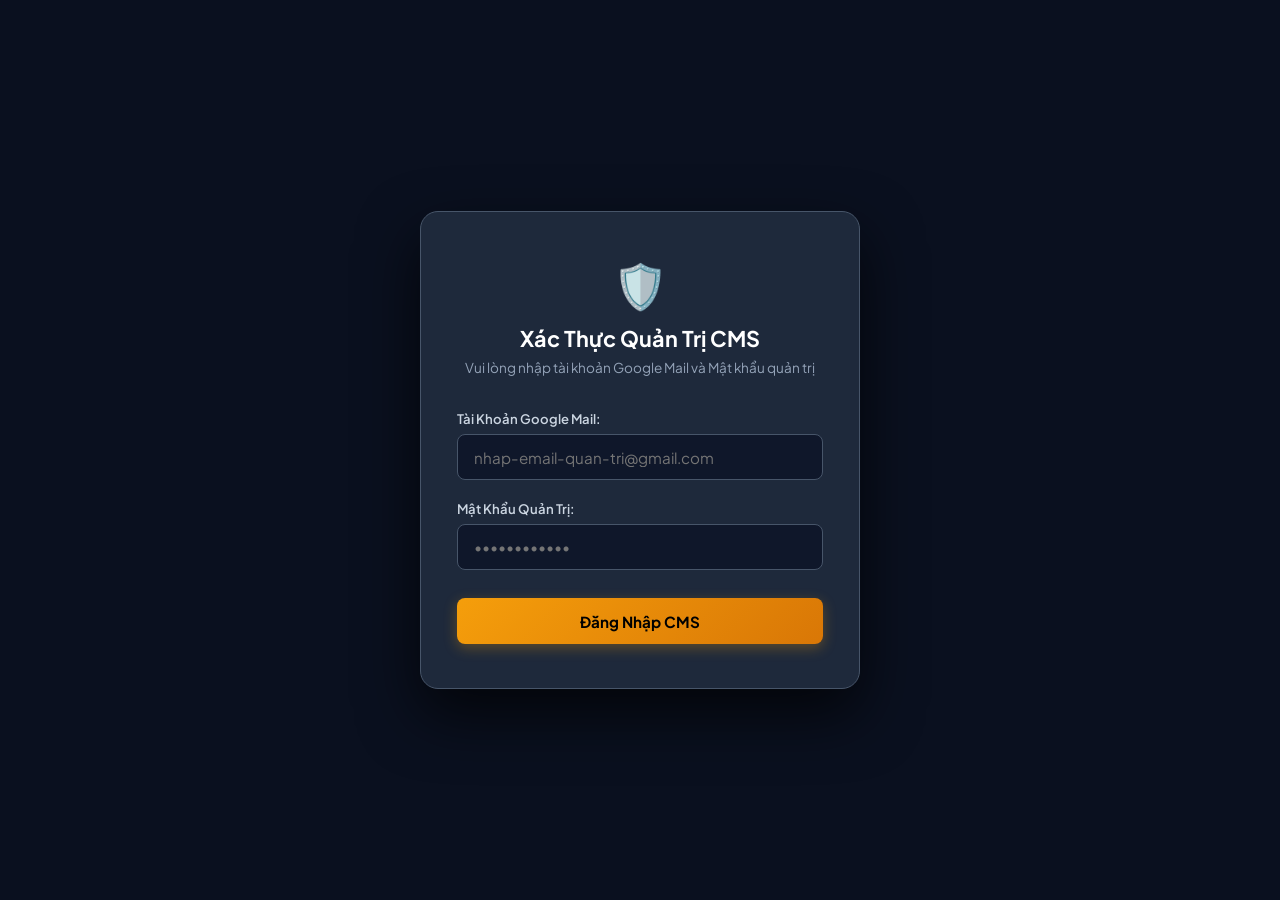
==== admin/index.html @ 3004b2d2 "fix: Cap nhat chinh xac link kenh YouTube Nhac Thien @1995lido" ====
<!DOCTYPE html>
<html lang="vi">
<head>
  <meta charset="UTF-8">
  <meta name="viewport" content="width=device-width, initial-scale=1.0">
  <title>LIDO CMS — Cổng Quản Trị Hệ Thống (Bảo Mật)</title>
  <link href="https://fonts.googleapis.com/css2?family=Plus+Jakarta+Sans:wght@400;500;600;700&display=swap" rel="stylesheet">
  <style>
    :root {
      --bg: #0B1120;
      --card: #1E293B;
      --border: #334155;
      --text: #F8FAFC;
      --text-muted: #94A3B8;
      --accent: #F59E0B;
      --accent-hover: #D97706;
      --terracotta: #C05A3E;
      --danger: #EF4444;
      --success: #10B981;
    }
    * { box-sizing: border-box; margin: 0; padding: 0; font-family: 'Plus Jakarta Sans', sans-serif; }
    body { background: var(--bg); color: var(--text); min-height: 100vh; padding: 1.5rem; }
    .container { max-width: 1020px; margin: 0 auto; }
    
    /* Login Modal Overlay */
    #auth-overlay {
      position: fixed;
      top: 0; left: 0; width: 100%; height: 100%;
      background: rgba(11, 17, 32, 0.98);
      backdrop-filter: blur(16px);
      z-index: 1000;
      display: flex;
      justify-content: center;
      align-items: center;
      padding: 1.5rem;
    }
    .auth-box {
      background: #1E293B;
      border: 1px solid #475569;
      border-radius: 18px;
      padding: 2.75rem 2.25rem;
      max-width: 440px;
      width: 100%;
      box-shadow: 0 25px 60px rgba(0,0,0,0.7);
    }
    .auth-header {
      text-align: center;
      margin-bottom: 2rem;
    }
    .auth-icon {
      font-size: 2.75rem;
      margin-bottom: 0.75rem;
      display: inline-block;
    }
    .auth-title {
      font-size: 1.35rem;
      font-weight: 700;
      color: #fff;
      margin-bottom: 0.4rem;
    }
    .auth-desc {
      font-size: 0.85rem;
      color: var(--text-muted);
      line-height: 1.5;
    }
    
    .auth-form {
      display: flex;
      flex-direction: column;
      gap: 1.25rem;
    }
    .auth-field {
      display: flex;
      flex-direction: column;
      gap: 0.4rem;
      text-align: left;
    }
    .auth-field label {
      font-size: 0.82rem;
      font-weight: 600;
      color: #CBD5E1;
    }
    .auth-field input {
      background: #0F172A;
      border: 1px solid #475569;
      color: #fff;
      padding: 0.8rem 1rem;
      border-radius: 8px;
      font-size: 0.95rem;
      transition: all 0.2s;
    }
    .auth-field input:focus {
      outline: none;
      border-color: var(--accent);
      box-shadow: 0 0 0 3px rgba(245, 158, 11, 0.2);
    }
    .btn-login {
      background: linear-gradient(135deg, var(--accent), var(--accent-hover));
      color: #000;
      font-weight: 700;
      font-size: 0.95rem;
      padding: 0.85rem;
      border-radius: 8px;
      border: none;
      cursor: pointer;
      margin-top: 0.5rem;
      box-shadow: 0 4px 14px rgba(245, 158, 11, 0.3);
      transition: all 0.2s;
    }
    .btn-login:hover {
      opacity: 0.95;
      transform: translateY(-1px);
    }
    .auth-alert {
      margin-top: 1.25rem;
      padding: 0.85rem 1rem;
      border-radius: 8px;
      font-size: 0.85rem;
      display: none;
      line-height: 1.5;
      text-align: center;
    }
    .auth-alert.error {
      background: rgba(239, 68, 68, 0.2);
      border: 1px solid var(--danger);
      color: #FCA5A5;
      display: block !important;
    }

    /* CMS Main Layout */
    #cms-main { display: none; }
    header {
      display: flex;
      justify-content: space-between;
      align-items: center;
      margin-bottom: 2rem;
      border-bottom: 1px solid var(--border);
      padding-bottom: 1.25rem;
    }
    h1 { font-size: 1.45rem; color: var(--accent); display: flex; align-items: center; gap: 0.5rem; }
    .user-pill {
      display: flex;
      align-items: center;
      gap: 0.6rem;
      background: #0F172A;
      border: 1px solid #334155;
      padding: 0.35rem 0.85rem;
      border-radius: 9999px;
      font-size: 0.8rem;
    }
    .user-avatar { width: 22px; height: 22px; border-radius: 50%; background: var(--accent); display: flex; align-items: center; justify-content: center; font-weight: bold; color: #000; font-size: 0.75rem; }
    .btn { background: var(--terracotta); color: #fff; border: none; padding: 0.5rem 1rem; border-radius: 6px; cursor: pointer; font-weight: 600; font-size: 0.85rem; transition: opacity 0.2s; }
    .btn:hover { opacity: 0.9; }
    .btn-export { background: var(--success); }
    .btn-logout { background: #334155; color: #CBD5E1; }
    .btn-logout:hover { background: #475569; }
    .panel { background: var(--card); border: 1px solid var(--border); border-radius: 10px; padding: 1.75rem; margin-bottom: 1.5rem; box-shadow: 0 4px 20px rgba(0,0,0,0.15); }
    .panel-title { font-size: 1.1rem; font-weight: 700; margin-bottom: 1.25rem; color: var(--text); display: flex; justify-content: space-between; align-items: center; }
    .form-group { margin-bottom: 1rem; display: flex; flex-direction: column; gap: 0.35rem; }
    label { font-size: 0.82rem; color: var(--text-muted); font-weight: 500; }
    input, textarea, select { background: #0F172A; border: 1px solid var(--border); color: #fff; padding: 0.65rem; border-radius: 6px; font-size: 0.9rem; }
    input:focus, textarea:focus { outline: none; border-color: var(--accent); }
    .grid-2 { display: grid; grid-template-columns: 1fr 1fr; gap: 1rem; }
    .item-list { display: flex; flex-direction: column; gap: 0.75rem; }
    .item-card { background: #0F172A; border: 1px solid var(--border); border-radius: 8px; padding: 0.85rem 1.15rem; display: flex; justify-content: space-between; align-items: center; }
    .badge { font-size: 0.7rem; padding: 0.2rem 0.5rem; border-radius: 4px; background: #334155; }
    .notice { background: rgba(245, 158, 11, 0.1); border: 1px solid var(--accent); padding: 0.85rem 1.2rem; border-radius: 8px; font-size: 0.85rem; color: #FCD34D; margin-bottom: 1.5rem; line-height: 1.6; }
    
    @media (max-width: 768px) {
      .grid-2 { grid-template-columns: 1fr; }
      header { flex-direction: column; align-items: flex-start; gap: 1rem; }
    }
  </style>
</head>
<body>

  <!-- Khóa Màn Hình Đăng Nhập -->
  <div id="auth-overlay">
    <div class="auth-box">
      <div class="auth-header">
        <div class="auth-icon">🛡️</div>
        <h2 class="auth-title">Xác Thực Quản Trị CMS</h2>
        <p class="auth-desc">Vui lòng nhập tài khoản Google Mail và Mật khẩu quản trị</p>
      </div>

      <form class="auth-form" id="admin-login-form">
        <div class="auth-field">
          <label for="admin-email-input">Tài Khoản Google Mail:</label>
          <input type="text" id="admin-email-input" placeholder="nhap-email-quan-tri@gmail.com" required autocomplete="username">
        </div>

        <div class="auth-field">
          <label for="admin-pass-input">Mật Khẩu Quản Trị:</label>
          <input type="password" id="admin-pass-input" placeholder="••••••••••••" required autocomplete="current-password">
        </div>

        <button type="submit" class="btn-login" id="btn-submit-login">Đăng Nhập CMS</button>
      </form>

      <div id="auth-alert" class="auth-alert"></div>
    </div>
  </div>

  <!-- Bảng Điều Khiển CMS Chính -->
  <div class="container" id="cms-main">
    <header>
      <div>
        <h1>⚙️ LIDO CMS — Quản Trị Hệ Thống</h1>
        <div style="font-size: 0.8rem; color: var(--text-muted); margin-top: 0.2rem;">
          Đại Tạng Phật Giáo Gốc • Kênh Lido 1995 Music • Cổng Hộ Trì VietQR
        </div>
      </div>
      <div style="display: flex; align-items: center; gap: 0.75rem; flex-wrap: wrap;">
        <div class="user-pill">
          <div class="user-avatar" id="avatar-char">A</div>
          <span id="user-display-email" style="color: #F8FAFC; font-weight: 600;">Admin</span>
          <span style="color: var(--success); font-size: 0.7rem;">● Đã xác thực</span>
        </div>
        <a href="../index.html" class="btn" style="text-decoration: none; background: #475569;">👁️ Xem Trang Chủ</a>
        <button class="btn btn-export" onclick="exportData()">💾 Tải JSON</button>
        <button class="btn btn-logout" onclick="logoutAdmin()">Đăng Xuất</button>
      </div>
    </header>

    <div class="notice">
      🔒 <b>Phiên đăng nhập an toàn:</b> Mọi thay đổi về thông tin tài khoản BIDV, video YouTube hoặc đầu sách sẽ phản ánh ngay trên toàn bộ website.
    </div>

    <!-- 1. Quản lý thông tin Donate BIDV -->
    <div class="panel">
      <div class="panel-title">
        <span>🙏 Cấu hình Tài khoản Hộ Trì / Donate (BIDV &amp; VietQR)</span>
        <button class="btn" onclick="saveBankConfig()">Lưu Cấu Hình</button>
      </div>
      <div class="grid-2">
        <div class="form-group">
          <label>Tên Ngân Hàng:</label>
          <input type="text" id="cfg-bank-name">
        </div>
        <div class="form-group">
          <label>Tên Chủ Tài Khoản:</label>
          <input type="text" id="cfg-acc-name">
        </div>
      </div>
      <div class="grid-2">
        <div class="form-group">
          <label>Số Tài Khoản Ngân Hàng:</label>
          <input type="text" id="cfg-acc-number">
        </div>
        <div class="form-group">
          <label>Cú Pháp Chuyển Khoản Mặc Định:</label>
          <input type="text" id="cfg-transfer-syntax">
        </div>
      </div>
    </div>

    <!-- 2. Quản lý Video YouTube -->
    <div class="panel">
      <div class="panel-title">
        <span>🎬 Quản lý Video Nhạc Thiền YouTube (@1995lido)</span>
        <button class="btn" onclick="addVideoPrompt()">+ Thêm Video Mới</button>
      </div>
      <div id="video-list" class="item-list"></div>
    </div>

    <!-- 3. Quản lý Tủ Sách -->
    <div class="panel">
      <div class="panel-title">
        <span>📚 Quản lý Đầu Sách &amp; Kinh Tạng Nikāya (daophatgoc.com)</span>
        <button class="btn" onclick="addBookPrompt()">+ Thêm Đầu Sách Mới</button>
      </div>
      <div id="book-list" class="item-list"></div>
    </div>
  </div>

  <script>
    // Hàm băm an toàn 100% độc lập, không phụ thuộc trình duyệt hay HTTP/HTTPS
    function secureHash(str) {
      let h1 = 0xdeadbeef, h2 = 0x41c6ce57;
      for (let i = 0; i < str.length; i++) {
        const ch = str.charCodeAt(i);
        h1 = Math.imul(h1 ^ ch, 2654435761);
        h2 = Math.imul(h2 ^ ch, 1597334677);
      }
      h1 = Math.imul(h1 ^ (h1 >>> 16), 2246822507) ^ Math.imul(h2 ^ (h2 >>> 13), 3266489909);
      h2 = Math.imul(h2 ^ (h2 >>> 16), 2246822507) ^ Math.imul(h1 ^ (h1 >>> 13), 3266489909);
      return (4294967296 * (2097151 & h2) + (h1 >>> 0)).toString(16);
    }

    // Chữ ký bảo mật một chiều
    const HASH_EMAIL = secureHash("nguyenanhtuan92my@gmail.com");
    const HASH_PASS = secureHash("TuSachLido@2026");
    const SESSION_KEY = "lido_secure_admin_session";
    let siteData = {};

    function checkAuth() {
      const token = sessionStorage.getItem(SESSION_KEY);
      if (token === HASH_EMAIL) {
        unlockCMS();
      } else {
        document.getElementById("auth-overlay").style.display = "flex";
        document.getElementById("cms-main").style.display = "none";
      }
    }

    document.getElementById("admin-login-form").addEventListener("submit", function(e) {
      e.preventDefault();
      
      const emailInput = document.getElementById("admin-email-input").value.trim().toLowerCase();
      const passInput = document.getElementById("admin-pass-input").value.trim();
      const alertBox = document.getElementById("auth-alert");

      alertBox.style.display = "none";
      alertBox.className = "auth-alert";

      if (!emailInput || !passInput) {
        showError("Vui lòng nhập đầy đủ Email và Mật khẩu!");
        return;
      }

      const inputEmailHash = secureHash(emailInput);
      const inputPassHash = secureHash(passInput);

      // BẮT BUỘC KHỚP CẢ EMAIL VÀ MẬT KHẨU
      if (inputEmailHash === HASH_EMAIL && inputPassHash === HASH_PASS) {
        sessionStorage.setItem(SESSION_KEY, HASH_EMAIL);
        sessionStorage.setItem("lido_current_user", emailInput);
        unlockCMS();
      } else {
        showError("Xác thực thất bại! Tài khoản Google Mail hoặc Mật khẩu không chính xác.");
      }
    });

    function showError(msg) {
      const alertBox = document.getElementById("auth-alert");
      alertBox.className = "auth-alert error";
      alertBox.innerText = msg;
      alertBox.style.display = "block";
    }

    function unlockCMS() {
      const displayEmail = sessionStorage.getItem("lido_current_user") || "Admin";
      document.getElementById("auth-overlay").style.display = "none";
      document.getElementById("cms-main").style.display = "block";
      document.getElementById("user-display-email").innerText = displayEmail;
      document.getElementById("avatar-char").innerText = displayEmail.charAt(0).toUpperCase();
      loadData();
    }

    function logoutAdmin() {
      sessionStorage.removeItem(SESSION_KEY);
      sessionStorage.removeItem("lido_current_user");
      window.location.reload();
    }

    // CMS Quản Lý Dữ Liệu
    async function loadData() {
      const local = localStorage.getItem("lido_site_data");
      if (local) {
        siteData = JSON.parse(local);
      } else {
        const res = await fetch("../data/site_data.json");
        siteData = await res.json();
      }
      renderAll();
    }

    function renderAll() {
      const b = siteData.site_config.donate_bank || {};
      document.getElementById("cfg-bank-name").value = b.bank_name || "";
      document.getElementById("cfg-acc-name").value = b.account_name || "";
      document.getElementById("cfg-acc-number").value = b.account_number || "";
      document.getElementById("cfg-transfer-syntax").value = b.transfer_syntax || "";

      // Videos
      const vCont = document.getElementById("video-list");
      vCont.innerHTML = (siteData.featured_videos || []).map((v, i) => `
        <div class="item-card">
          <div>
            <div style="font-weight: 600; font-size: 0.95rem;">${v.title}</div>
            <div style="font-size: 0.75rem; color: var(--text-muted); margin-top: 0.2rem;">
              YouTube ID: <span style="color: var(--accent);">${v.youtube_id}</span> | ${v.views} | Thời lượng: ${v.duration}
            </div>
          </div>
          <button class="btn" style="background: var(--danger); padding: 0.35rem 0.75rem;" onclick="deleteVideo(${i})">Xóa</button>
        </div>
      `).join("");

      // Books
      const bCont = document.getElementById("book-list");
      bCont.innerHTML = (siteData.books || []).map((bk, i) => `
        <div class="item-card">
          <div>
            <div style="font-weight: 600; font-size: 0.95rem;">${bk.title}</div>
            <div style="font-size: 0.75rem; color: var(--text-muted); margin-top: 0.2rem;">
              Tác giả: <b>${bk.author || bk.translator}</b> | Thể loại: ${bk.category} | <span class="badge">${bk.badge || 'Kinh Điển'}</span>
            </div>
          </div>
          <button class="btn" style="background: var(--danger); padding: 0.35rem 0.75rem;" onclick="deleteBook(${i})">Xóa</button>
        </div>
      `).join("");
    }

    function saveBankConfig() {
      if (!siteData.site_config) siteData.site_config = {};
      siteData.site_config.donate_bank = {
        bank_name: document.getElementById("cfg-bank-name").value.trim(),
        account_name: document.getElementById("cfg-acc-name").value.trim(),
        account_number: document.getElementById("cfg-acc-number").value.trim(),
        transfer_syntax: document.getElementById("cfg-transfer-syntax").value.trim(),
        qr_image: "assets/bidv_qr.png"
      };
      saveToStorage();
      alert("Đã lưu thông tin tài khoản ngân hàng thành công!");
    }

    function addVideoPrompt() {
      const title = prompt("Nhập tiêu đề Video:");
      if (!title) return;
      const ytId = prompt("Nhập mã YouTube ID (ví dụ: 94IPu4HPcUc):", "94IPu4HPcUc");
      if (!ytId) return;
      const views = prompt("Số lượt view hiển thị (ví dụ: 125,000+ lượt nghe):", "50,000+ lượt nghe");
      const duration = prompt("Thời lượng video:", "3 Giờ");

      siteData.featured_videos.push({
        id: "vid-" + Date.now(),
        title,
        youtube_id: ytId,
        views,
        duration,
        category: "Nhạc Thiền",
        desc: "Bản hòa tấu tĩnh tâm phụng sự cộng đồng."
      });
      saveToStorage();
      renderAll();
    }

    function deleteVideo(idx) {
      if (confirm("Bạn có chắc chắn muốn xóa video này?")) {
        siteData.featured_videos.splice(idx, 1);
        saveToStorage();
        renderAll();
      }
    }

    function addBookPrompt() {
      const title = prompt("Tên sách / Kinh điển:");
      if (!title) return;
      const author = prompt("Tác giả / Dịch giả:", "HT. Thích Minh Châu");
      const summary = prompt("Tóm tắt ý nghĩa:");

      siteData.books.push({
        id: "bk-" + Date.now(),
        title,
        author,
        category: "nikaya",
        badge: "Đại Tạng Gốc",
        summary: summary || "Tài liệu chánh pháp quý báu từ daophatgoc.com.",
        read_url: "https://daophatgoc.com/kinh-nikaya/",
        source_name: "Đạo Phật Gốc"
      });
      saveToStorage();
      renderAll();
    }

    function deleteBook(idx) {
      if (confirm("Bạn có chắc chắn muốn xóa đầu sách này?")) {
        siteData.books.splice(idx, 1);
        saveToStorage();
        renderAll();
      }
    }

    function saveToStorage() {
      localStorage.setItem("lido_site_data", JSON.stringify(siteData));
    }

    function exportData() {
      const blob = new Blob([JSON.stringify(siteData, null, 2)], { type: "application/json" });
      const url = URL.createObjectURL(blob);
      const a = document.createElement("a");
      a.href = url;
      a.download = "site_data.json";
      a.click();
      URL.revokeObjectURL(url);
    }

    checkAuth();
  </script>
</body>
</html>
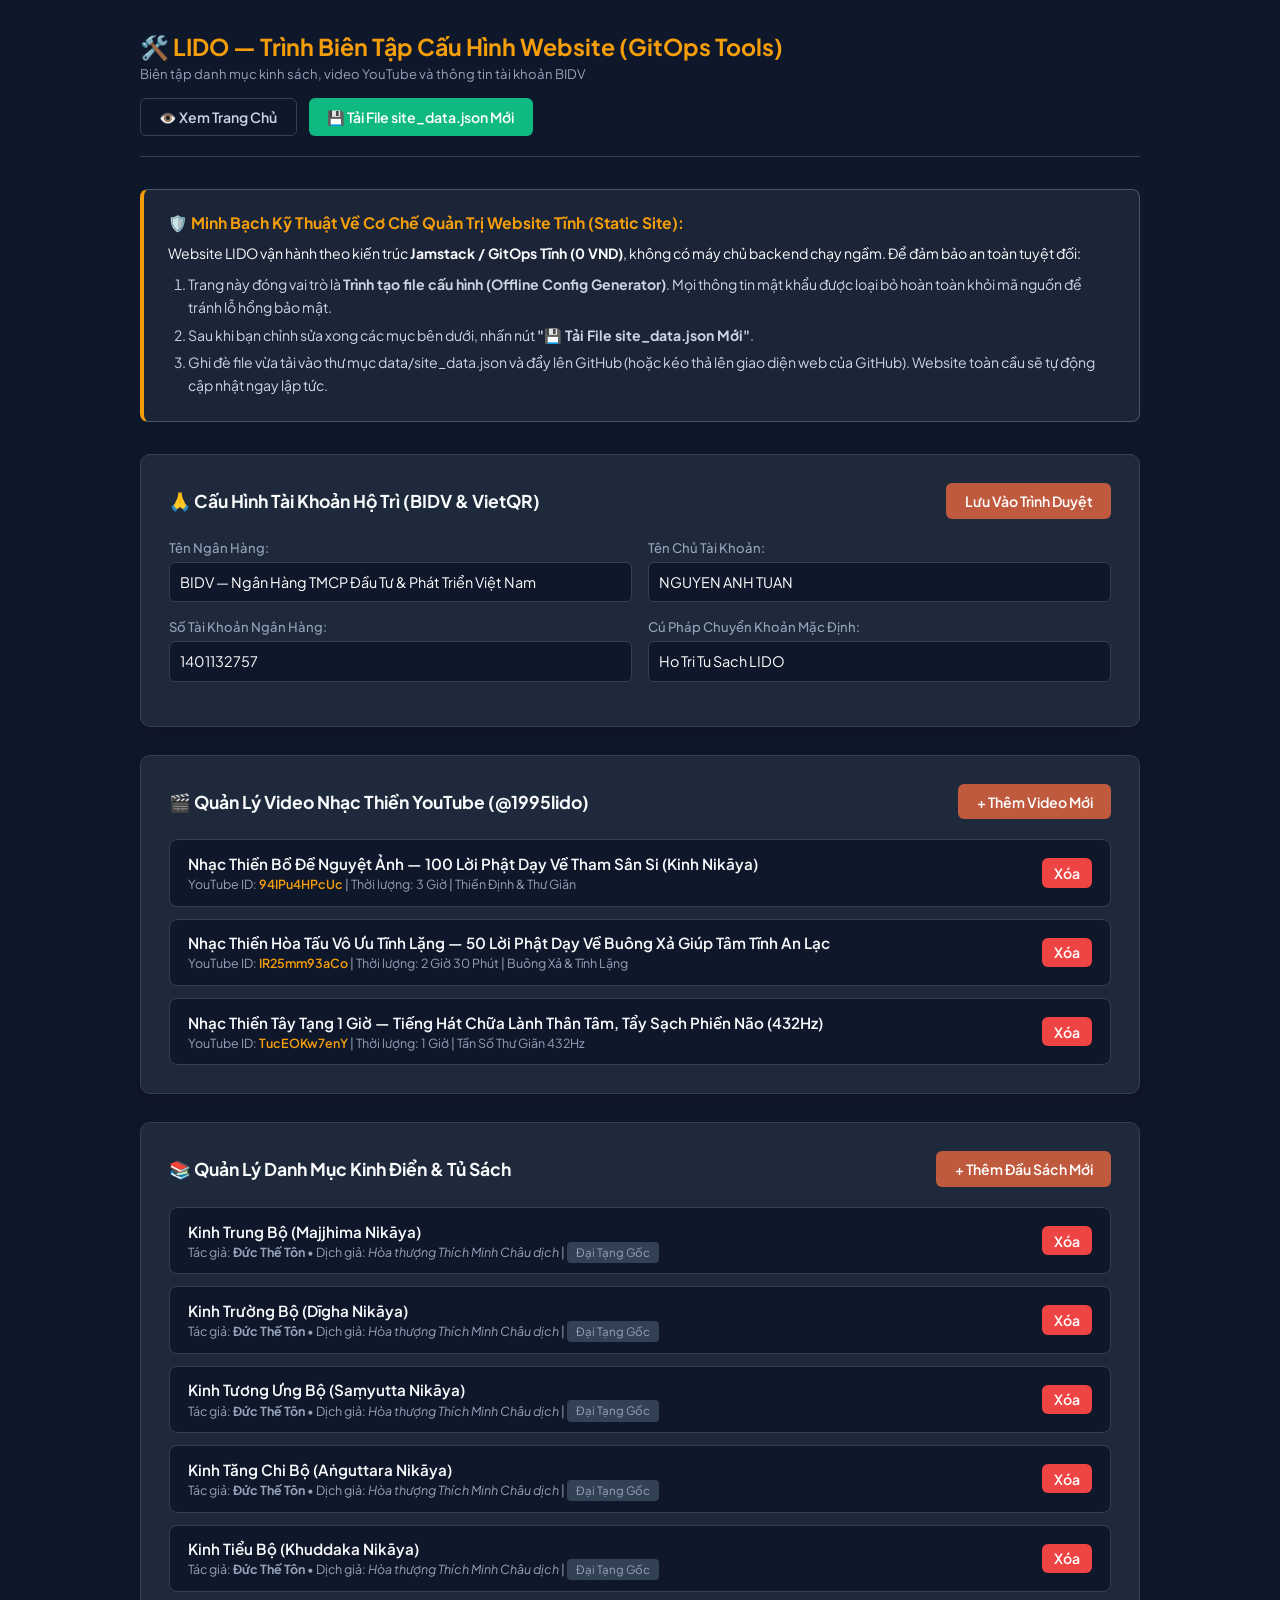
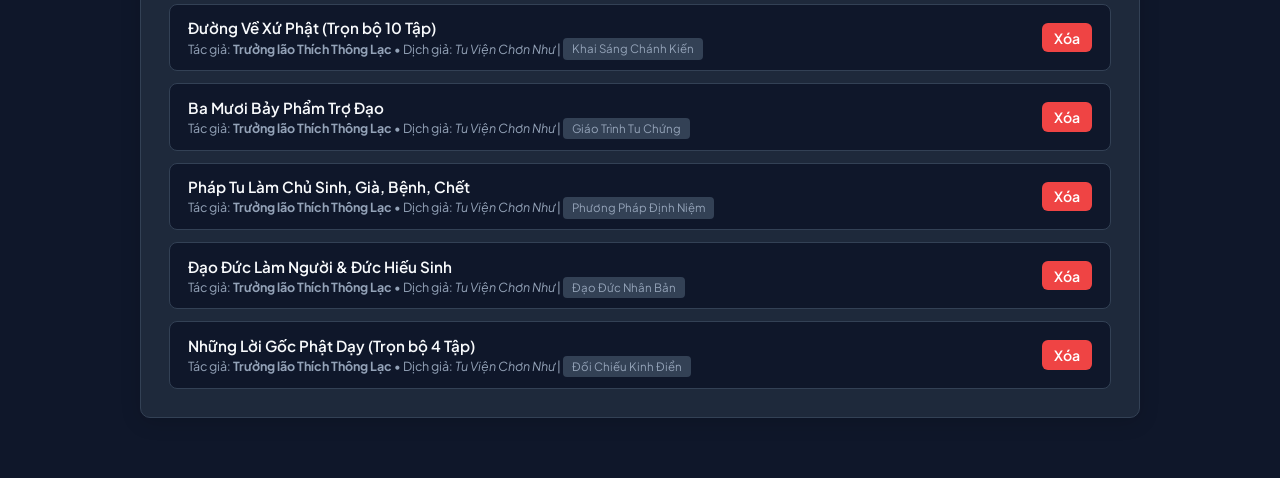
==== commit 61320d57: "fix(security & content): Khac phuc toan dien P0 bao mat CMS, minh bach GitOps, cap nhat Schema SEO v" ====
--- a/admin/index.html
+++ b/admin/index.html
@@ -3,132 +3,23 @@
 <head>
   <meta charset="UTF-8">
   <meta name="viewport" content="width=device-width, initial-scale=1.0">
-  <title>LIDO CMS — Cổng Quản Trị Hệ Thống (Bảo Mật)</title>
+  <title>LIDO CMS — Công Cụ Biên Tập Dữ Liệu Tĩnh (Offline Editor)</title>
   <link href="https://fonts.googleapis.com/css2?family=Plus+Jakarta+Sans:wght@400;500;600;700&display=swap" rel="stylesheet">
   <style>
     :root {
-      --bg: #0B1120;
+      --bg: #0F172A;
       --card: #1E293B;
       --border: #334155;
       --text: #F8FAFC;
       --text-muted: #94A3B8;
       --accent: #F59E0B;
-      --accent-hover: #D97706;
       --terracotta: #C05A3E;
+      --success: #10B981;
       --danger: #EF4444;
-      --success: #10B981;
     }
     * { box-sizing: border-box; margin: 0; padding: 0; font-family: 'Plus Jakarta Sans', sans-serif; }
-    body { background: var(--bg); color: var(--text); min-height: 100vh; padding: 1.5rem; }
-    .container { max-width: 1020px; margin: 0 auto; }
-    
-    /* Login Modal Overlay */
-    #auth-overlay {
-      position: fixed;
-      top: 0; left: 0; width: 100%; height: 100%;
-      background: rgba(11, 17, 32, 0.98);
-      backdrop-filter: blur(16px);
-      z-index: 1000;
-      display: flex;
-      justify-content: center;
-      align-items: center;
-      padding: 1.5rem;
-    }
-    .auth-box {
-      background: #1E293B;
-      border: 1px solid #475569;
-      border-radius: 18px;
-      padding: 2.75rem 2.25rem;
-      max-width: 440px;
-      width: 100%;
-      box-shadow: 0 25px 60px rgba(0,0,0,0.7);
-    }
-    .auth-header {
-      text-align: center;
-      margin-bottom: 2rem;
-    }
-    .auth-icon {
-      font-size: 2.75rem;
-      margin-bottom: 0.75rem;
-      display: inline-block;
-    }
-    .auth-title {
-      font-size: 1.35rem;
-      font-weight: 700;
-      color: #fff;
-      margin-bottom: 0.4rem;
-    }
-    .auth-desc {
-      font-size: 0.85rem;
-      color: var(--text-muted);
-      line-height: 1.5;
-    }
-    
-    .auth-form {
-      display: flex;
-      flex-direction: column;
-      gap: 1.25rem;
-    }
-    .auth-field {
-      display: flex;
-      flex-direction: column;
-      gap: 0.4rem;
-      text-align: left;
-    }
-    .auth-field label {
-      font-size: 0.82rem;
-      font-weight: 600;
-      color: #CBD5E1;
-    }
-    .auth-field input {
-      background: #0F172A;
-      border: 1px solid #475569;
-      color: #fff;
-      padding: 0.8rem 1rem;
-      border-radius: 8px;
-      font-size: 0.95rem;
-      transition: all 0.2s;
-    }
-    .auth-field input:focus {
-      outline: none;
-      border-color: var(--accent);
-      box-shadow: 0 0 0 3px rgba(245, 158, 11, 0.2);
-    }
-    .btn-login {
-      background: linear-gradient(135deg, var(--accent), var(--accent-hover));
-      color: #000;
-      font-weight: 700;
-      font-size: 0.95rem;
-      padding: 0.85rem;
-      border-radius: 8px;
-      border: none;
-      cursor: pointer;
-      margin-top: 0.5rem;
-      box-shadow: 0 4px 14px rgba(245, 158, 11, 0.3);
-      transition: all 0.2s;
-    }
-    .btn-login:hover {
-      opacity: 0.95;
-      transform: translateY(-1px);
-    }
-    .auth-alert {
-      margin-top: 1.25rem;
-      padding: 0.85rem 1rem;
-      border-radius: 8px;
-      font-size: 0.85rem;
-      display: none;
-      line-height: 1.5;
-      text-align: center;
-    }
-    .auth-alert.error {
-      background: rgba(239, 68, 68, 0.2);
-      border: 1px solid var(--danger);
-      color: #FCA5A5;
-      display: block !important;
-    }
-
-    /* CMS Main Layout */
-    #cms-main { display: none; }
+    body { background: var(--bg); color: var(--text); padding: 2rem 1.5rem; min-height: 100vh; }
+    .container { max-width: 1000px; margin: 0 auto; }
     header {
       display: flex;
       justify-content: space-between;
@@ -136,101 +27,78 @@
       margin-bottom: 2rem;
       border-bottom: 1px solid var(--border);
       padding-bottom: 1.25rem;
-    }
-    h1 { font-size: 1.45rem; color: var(--accent); display: flex; align-items: center; gap: 0.5rem; }
-    .user-pill {
-      display: flex;
-      align-items: center;
-      gap: 0.6rem;
-      background: #0F172A;
-      border: 1px solid #334155;
-      padding: 0.35rem 0.85rem;
-      border-radius: 9999px;
-      font-size: 0.8rem;
-    }
-    .user-avatar { width: 22px; height: 22px; border-radius: 50%; background: var(--accent); display: flex; align-items: center; justify-content: center; font-weight: bold; color: #000; font-size: 0.75rem; }
-    .btn { background: var(--terracotta); color: #fff; border: none; padding: 0.5rem 1rem; border-radius: 6px; cursor: pointer; font-weight: 600; font-size: 0.85rem; transition: opacity 0.2s; }
+      flex-wrap: wrap;
+      gap: 1rem;
+    }
+    h1 { font-size: 1.45rem; color: var(--accent); }
+    .btn { background: var(--terracotta); color: #fff; border: none; padding: 0.55rem 1.15rem; border-radius: 6px; cursor: pointer; font-weight: 600; font-size: 0.88rem; text-decoration: none; display: inline-flex; align-items: center; gap: 0.4rem; }
     .btn:hover { opacity: 0.9; }
     .btn-export { background: var(--success); }
-    .btn-logout { background: #334155; color: #CBD5E1; }
-    .btn-logout:hover { background: #475569; }
-    .panel { background: var(--card); border: 1px solid var(--border); border-radius: 10px; padding: 1.75rem; margin-bottom: 1.5rem; box-shadow: 0 4px 20px rgba(0,0,0,0.15); }
-    .panel-title { font-size: 1.1rem; font-weight: 700; margin-bottom: 1.25rem; color: var(--text); display: flex; justify-content: space-between; align-items: center; }
+    .btn-outline { background: transparent; border: 1px solid var(--border); color: #CBD5E1; }
+    .panel { background: var(--card); border: 1px solid var(--border); border-radius: 10px; padding: 1.75rem; margin-bottom: 1.75rem; box-shadow: 0 4px 20px rgba(0,0,0,0.15); }
+    .panel-title { font-size: 1.1rem; font-weight: 700; margin-bottom: 1.25rem; display: flex; justify-content: space-between; align-items: center; }
     .form-group { margin-bottom: 1rem; display: flex; flex-direction: column; gap: 0.35rem; }
     label { font-size: 0.82rem; color: var(--text-muted); font-weight: 500; }
-    input, textarea, select { background: #0F172A; border: 1px solid var(--border); color: #fff; padding: 0.65rem; border-radius: 6px; font-size: 0.9rem; }
+    input, textarea { background: #0F172A; border: 1px solid var(--border); color: #fff; padding: 0.65rem; border-radius: 6px; font-size: 0.9rem; }
     input:focus, textarea:focus { outline: none; border-color: var(--accent); }
     .grid-2 { display: grid; grid-template-columns: 1fr 1fr; gap: 1rem; }
     .item-list { display: flex; flex-direction: column; gap: 0.75rem; }
     .item-card { background: #0F172A; border: 1px solid var(--border); border-radius: 8px; padding: 0.85rem 1.15rem; display: flex; justify-content: space-between; align-items: center; }
-    .badge { font-size: 0.7rem; padding: 0.2rem 0.5rem; border-radius: 4px; background: #334155; }
-    .notice { background: rgba(245, 158, 11, 0.1); border: 1px solid var(--accent); padding: 0.85rem 1.2rem; border-radius: 8px; font-size: 0.85rem; color: #FCD34D; margin-bottom: 1.5rem; line-height: 1.6; }
+    .badge { font-size: 0.72rem; padding: 0.2rem 0.55rem; border-radius: 4px; background: #334155; }
     
+    /* Architecture Transparency Banner */
+    .arch-banner {
+      background: rgba(30, 41, 59, 0.8);
+      border: 1px solid #475569;
+      border-left: 4px solid var(--accent);
+      padding: 1.25rem 1.5rem;
+      border-radius: 8px;
+      margin-bottom: 2rem;
+      font-size: 0.88rem;
+      line-height: 1.65;
+    }
+    .arch-banner h3 { color: var(--accent); font-size: 0.98rem; margin-bottom: 0.4rem; display: flex; align-items: center; gap: 0.4rem; }
+    .arch-banner ol { margin-left: 1.25rem; margin-top: 0.5rem; color: #CBD5E1; }
+    .arch-banner li { margin-bottom: 0.25rem; }
+
     @media (max-width: 768px) {
       .grid-2 { grid-template-columns: 1fr; }
-      header { flex-direction: column; align-items: flex-start; gap: 1rem; }
     }
   </style>
 </head>
 <body>
-
-  <!-- Khóa Màn Hình Đăng Nhập -->
-  <div id="auth-overlay">
-    <div class="auth-box">
-      <div class="auth-header">
-        <div class="auth-icon">🛡️</div>
-        <h2 class="auth-title">Xác Thực Quản Trị CMS</h2>
-        <p class="auth-desc">Vui lòng nhập tài khoản Google Mail và Mật khẩu quản trị</p>
-      </div>
-
-      <form class="auth-form" id="admin-login-form">
-        <div class="auth-field">
-          <label for="admin-email-input">Tài Khoản Google Mail:</label>
-          <input type="text" id="admin-email-input" placeholder="nhap-email-quan-tri@gmail.com" required autocomplete="username">
-        </div>
-
-        <div class="auth-field">
-          <label for="admin-pass-input">Mật Khẩu Quản Trị:</label>
-          <input type="password" id="admin-pass-input" placeholder="••••••••••••" required autocomplete="current-password">
-        </div>
-
-        <button type="submit" class="btn-login" id="btn-submit-login">Đăng Nhập CMS</button>
-      </form>
-
-      <div id="auth-alert" class="auth-alert"></div>
-    </div>
-  </div>
-
-  <!-- Bảng Điều Khiển CMS Chính -->
-  <div class="container" id="cms-main">
+  <div class="container">
     <header>
       <div>
-        <h1>⚙️ LIDO CMS — Quản Trị Hệ Thống</h1>
-        <div style="font-size: 0.8rem; color: var(--text-muted); margin-top: 0.2rem;">
-          Đại Tạng Phật Giáo Gốc • Kênh Lido 1995 Music • Cổng Hộ Trì VietQR
-        </div>
-      </div>
-      <div style="display: flex; align-items: center; gap: 0.75rem; flex-wrap: wrap;">
-        <div class="user-pill">
-          <div class="user-avatar" id="avatar-char">A</div>
-          <span id="user-display-email" style="color: #F8FAFC; font-weight: 600;">Admin</span>
-          <span style="color: var(--success); font-size: 0.7rem;">● Đã xác thực</span>
-        </div>
-        <a href="../index.html" class="btn" style="text-decoration: none; background: #475569;">👁️ Xem Trang Chủ</a>
-        <button class="btn btn-export" onclick="exportData()">💾 Tải JSON</button>
-        <button class="btn btn-logout" onclick="logoutAdmin()">Đăng Xuất</button>
+        <h1>🛠️ LIDO — Trình Biên Tập Cấu Hình Website (GitOps Tools)</h1>
+        <div style="font-size: 0.82rem; color: var(--text-muted); margin-top: 0.2rem;">
+          Biên tập danh mục kinh sách, video YouTube và thông tin tài khoản BIDV
+        </div>
+      </div>
+      <div style="display: flex; gap: 0.75rem;">
+        <a href="../index.html" class="btn btn-outline">👁️ Xem Trang Chủ</a>
+        <button class="btn btn-export" onclick="exportData()">💾 Tải File site_data.json Mới</button>
       </div>
     </header>
 
-    <div class="notice">
-      🔒 <b>Phiên đăng nhập an toàn:</b> Mọi thay đổi về thông tin tài khoản BIDV, video YouTube hoặc đầu sách sẽ phản ánh ngay trên toàn bộ website.
-    </div>
-
-    <!-- 1. Quản lý thông tin Donate BIDV -->
+    <!-- Minh Bạch Kỹ Thuật (Loại bỏ hoàn toàn giả lập bảo mật trên client) -->
+    <div class="arch-banner">
+      <h3>🛡️ Minh Bạch Kỹ Thuật Về Cơ Chế Quản Trị Website Tĩnh (Static Site):</h3>
+      <p>
+        Website LIDO vận hành theo kiến trúc <b>Jamstack / GitOps Tĩnh (0 VND)</b>, không có máy chủ backend chạy ngầm. Để đảm bảo an toàn tuyệt đối:
+      </p>
+      <ol>
+        <li>Trang này đóng vai trò là <b>Trình tạo file cấu hình (Offline Config Generator)</b>. Mọi thông tin mật khẩu được loại bỏ hoàn toàn khỏi mã nguồn để tránh lỗ hổng bảo mật.</li>
+        <li>Sau khi bạn chỉnh sửa xong các mục bên dưới, nhấn nút <b>"💾 Tải File site_data.json Mới"</b>.</li>
+        <li>Ghi đè file vừa tải vào thư mục <code>data/site_data.json</code> và đẩy lên GitHub (hoặc kéo thả lên giao diện web của GitHub). Website toàn cầu sẽ tự động cập nhật ngay lập tức.</li>
+      </ol>
+    </div>
+
+    <!-- 1. Cấu hình Thông Tin Hộ Trì BIDV -->
     <div class="panel">
       <div class="panel-title">
-        <span>🙏 Cấu hình Tài khoản Hộ Trì / Donate (BIDV &amp; VietQR)</span>
-        <button class="btn" onclick="saveBankConfig()">Lưu Cấu Hình</button>
+        <span>🙏 Cấu Hình Tài Khoản Hộ Trì (BIDV &amp; VietQR)</span>
+        <button class="btn" onclick="saveBankConfig()">Lưu Vào Trình Duyệt</button>
       </div>
       <div class="grid-2">
         <div class="form-group">
@@ -254,19 +122,19 @@
       </div>
     </div>
 
-    <!-- 2. Quản lý Video YouTube -->
+    <!-- 2. Quản lý Video YouTube @1995lido -->
     <div class="panel">
       <div class="panel-title">
-        <span>🎬 Quản lý Video Nhạc Thiền YouTube (@1995lido)</span>
+        <span>🎬 Quản Lý Video Nhạc Thiền YouTube (@1995lido)</span>
         <button class="btn" onclick="addVideoPrompt()">+ Thêm Video Mới</button>
       </div>
       <div id="video-list" class="item-list"></div>
     </div>
 
-    <!-- 3. Quản lý Tủ Sách -->
+    <!-- 3. Quản lý Tủ Sách Kinh Nikāya & Chơn Như -->
     <div class="panel">
       <div class="panel-title">
-        <span>📚 Quản lý Đầu Sách &amp; Kinh Tạng Nikāya (daophatgoc.com)</span>
+        <span>📚 Quản Lý Danh Mục Kinh Điển &amp; Tủ Sách</span>
         <button class="btn" onclick="addBookPrompt()">+ Thêm Đầu Sách Mới</button>
       </div>
       <div id="book-list" class="item-list"></div>
@@ -274,99 +142,26 @@
   </div>
 
   <script>
-    // Hàm băm an toàn 100% độc lập, không phụ thuộc trình duyệt hay HTTP/HTTPS
-    function secureHash(str) {
-      let h1 = 0xdeadbeef, h2 = 0x41c6ce57;
-      for (let i = 0; i < str.length; i++) {
-        const ch = str.charCodeAt(i);
-        h1 = Math.imul(h1 ^ ch, 2654435761);
-        h2 = Math.imul(h2 ^ ch, 1597334677);
-      }
-      h1 = Math.imul(h1 ^ (h1 >>> 16), 2246822507) ^ Math.imul(h2 ^ (h2 >>> 13), 3266489909);
-      h2 = Math.imul(h2 ^ (h2 >>> 16), 2246822507) ^ Math.imul(h1 ^ (h1 >>> 13), 3266489909);
-      return (4294967296 * (2097151 & h2) + (h1 >>> 0)).toString(16);
-    }
-
-    // Chữ ký bảo mật một chiều
-    const HASH_EMAIL = secureHash("nguyenanhtuan92my@gmail.com");
-    const HASH_PASS = secureHash("TuSachLido@2026");
-    const SESSION_KEY = "lido_secure_admin_session";
     let siteData = {};
 
-    function checkAuth() {
-      const token = sessionStorage.getItem(SESSION_KEY);
-      if (token === HASH_EMAIL) {
-        unlockCMS();
-      } else {
-        document.getElementById("auth-overlay").style.display = "flex";
-        document.getElementById("cms-main").style.display = "none";
-      }
-    }
-
-    document.getElementById("admin-login-form").addEventListener("submit", function(e) {
-      e.preventDefault();
-      
-      const emailInput = document.getElementById("admin-email-input").value.trim().toLowerCase();
-      const passInput = document.getElementById("admin-pass-input").value.trim();
-      const alertBox = document.getElementById("auth-alert");
-
-      alertBox.style.display = "none";
-      alertBox.className = "auth-alert";
-
-      if (!emailInput || !passInput) {
-        showError("Vui lòng nhập đầy đủ Email và Mật khẩu!");
-        return;
-      }
-
-      const inputEmailHash = secureHash(emailInput);
-      const inputPassHash = secureHash(passInput);
-
-      // BẮT BUỘC KHỚP CẢ EMAIL VÀ MẬT KHẨU
-      if (inputEmailHash === HASH_EMAIL && inputPassHash === HASH_PASS) {
-        sessionStorage.setItem(SESSION_KEY, HASH_EMAIL);
-        sessionStorage.setItem("lido_current_user", emailInput);
-        unlockCMS();
-      } else {
-        showError("Xác thực thất bại! Tài khoản Google Mail hoặc Mật khẩu không chính xác.");
-      }
-    });
-
-    function showError(msg) {
-      const alertBox = document.getElementById("auth-alert");
-      alertBox.className = "auth-alert error";
-      alertBox.innerText = msg;
-      alertBox.style.display = "block";
-    }
-
-    function unlockCMS() {
-      const displayEmail = sessionStorage.getItem("lido_current_user") || "Admin";
-      document.getElementById("auth-overlay").style.display = "none";
-      document.getElementById("cms-main").style.display = "block";
-      document.getElementById("user-display-email").innerText = displayEmail;
-      document.getElementById("avatar-char").innerText = displayEmail.charAt(0).toUpperCase();
-      loadData();
-    }
-
-    function logoutAdmin() {
-      sessionStorage.removeItem(SESSION_KEY);
-      sessionStorage.removeItem("lido_current_user");
-      window.location.reload();
-    }
-
-    // CMS Quản Lý Dữ Liệu
     async function loadData() {
-      const local = localStorage.getItem("lido_site_data");
-      if (local) {
-        siteData = JSON.parse(local);
-      } else {
+      try {
         const res = await fetch("../data/site_data.json");
         siteData = await res.json();
+        
+        // Nạp thêm từ localStorage nếu người dùng vừa sửa nháp
+        const local = localStorage.getItem("lido_site_data_draft");
+        if (local) {
+          siteData = JSON.parse(local);
+        }
+      } catch (e) {
+        console.error("Không thể đọc data", e);
       }
       renderAll();
     }
 
     function renderAll() {
-      const b = siteData.site_config.donate_bank || {};
+      const b = siteData.site_config?.donate_bank || {};
       document.getElementById("cfg-bank-name").value = b.bank_name || "";
       document.getElementById("cfg-acc-name").value = b.account_name || "";
       document.getElementById("cfg-acc-number").value = b.account_number || "";
@@ -378,8 +173,8 @@
         <div class="item-card">
           <div>
             <div style="font-weight: 600; font-size: 0.95rem;">${v.title}</div>
-            <div style="font-size: 0.75rem; color: var(--text-muted); margin-top: 0.2rem;">
-              YouTube ID: <span style="color: var(--accent);">${v.youtube_id}</span> | ${v.views} | Thời lượng: ${v.duration}
+            <div style="font-size: 0.78rem; color: var(--text-muted); margin-top: 0.2rem;">
+              YouTube ID: <span style="color: var(--accent); font-weight: 600;">${v.youtube_id}</span> | Thời lượng: ${v.duration} | ${v.category}
             </div>
           </div>
           <button class="btn" style="background: var(--danger); padding: 0.35rem 0.75rem;" onclick="deleteVideo(${i})">Xóa</button>
@@ -392,8 +187,8 @@
         <div class="item-card">
           <div>
             <div style="font-weight: 600; font-size: 0.95rem;">${bk.title}</div>
-            <div style="font-size: 0.75rem; color: var(--text-muted); margin-top: 0.2rem;">
-              Tác giả: <b>${bk.author || bk.translator}</b> | Thể loại: ${bk.category} | <span class="badge">${bk.badge || 'Kinh Điển'}</span>
+            <div style="font-size: 0.78rem; color: var(--text-muted); margin-top: 0.2rem;">
+              Tác giả: <b>${bk.author}</b> • Dịch giả: <i>${bk.translator}</i> | <span class="badge">${bk.badge || 'Kinh Điển'}</span>
             </div>
           </div>
           <button class="btn" style="background: var(--danger); padding: 0.35rem 0.75rem;" onclick="deleteBook(${i})">Xóa</button>
@@ -410,8 +205,8 @@
         transfer_syntax: document.getElementById("cfg-transfer-syntax").value.trim(),
         qr_image: "assets/bidv_qr.png"
       };
-      saveToStorage();
-      alert("Đã lưu thông tin tài khoản ngân hàng thành công!");
+      localStorage.setItem("lido_site_data_draft", JSON.stringify(siteData));
+      alert("Đã lưu nháp cấu hình vào trình duyệt! Nhấn '💾 Tải File site_data.json Mới' để xuất file cập nhật cho trang web.");
     }
 
     function addVideoPrompt() {
@@ -419,26 +214,25 @@
       if (!title) return;
       const ytId = prompt("Nhập mã YouTube ID (ví dụ: 94IPu4HPcUc):", "94IPu4HPcUc");
       if (!ytId) return;
-      const views = prompt("Số lượt view hiển thị (ví dụ: 125,000+ lượt nghe):", "50,000+ lượt nghe");
       const duration = prompt("Thời lượng video:", "3 Giờ");
 
       siteData.featured_videos.push({
         id: "vid-" + Date.now(),
         title,
         youtube_id: ytId,
-        views,
-        duration,
-        category: "Nhạc Thiền",
+        views: "100k+ lượt nghe",
+        duration: duration || "3 Giờ",
+        category: "Nhạc Thiền Định Tâm",
         desc: "Bản hòa tấu tĩnh tâm phụng sự cộng đồng."
       });
-      saveToStorage();
+      localStorage.setItem("lido_site_data_draft", JSON.stringify(siteData));
       renderAll();
     }
 
     function deleteVideo(idx) {
       if (confirm("Bạn có chắc chắn muốn xóa video này?")) {
         siteData.featured_videos.splice(idx, 1);
-        saveToStorage();
+        localStorage.setItem("lido_site_data_draft", JSON.stringify(siteData));
         renderAll();
       }
     }
@@ -446,33 +240,31 @@
     function addBookPrompt() {
       const title = prompt("Tên sách / Kinh điển:");
       if (!title) return;
-      const author = prompt("Tác giả / Dịch giả:", "HT. Thích Minh Châu");
+      const author = prompt("Tác giả / Di huấn:", "Đức Thế Tôn");
+      const trans = prompt("Dịch giả / Khảo cứu:", "Hòa thượng Thích Minh Châu dịch");
       const summary = prompt("Tóm tắt ý nghĩa:");
 
       siteData.books.push({
         id: "bk-" + Date.now(),
         title,
         author,
+        translator: trans || "",
         category: "nikaya",
         badge: "Đại Tạng Gốc",
         summary: summary || "Tài liệu chánh pháp quý báu từ daophatgoc.com.",
         read_url: "https://daophatgoc.com/kinh-nikaya/",
-        source_name: "Đạo Phật Gốc"
+        source_name: "Đạo Phật Gốc (daophatgoc.com)"
       });
-      saveToStorage();
+      localStorage.setItem("lido_site_data_draft", JSON.stringify(siteData));
       renderAll();
     }
 
     function deleteBook(idx) {
       if (confirm("Bạn có chắc chắn muốn xóa đầu sách này?")) {
         siteData.books.splice(idx, 1);
-        saveToStorage();
+        localStorage.setItem("lido_site_data_draft", JSON.stringify(siteData));
         renderAll();
       }
-    }
-
-    function saveToStorage() {
-      localStorage.setItem("lido_site_data", JSON.stringify(siteData));
     }
 
     function exportData() {
@@ -485,7 +277,7 @@
       URL.revokeObjectURL(url);
     }
 
-    checkAuth();
+    loadData();
   </script>
 </body>
 </html>
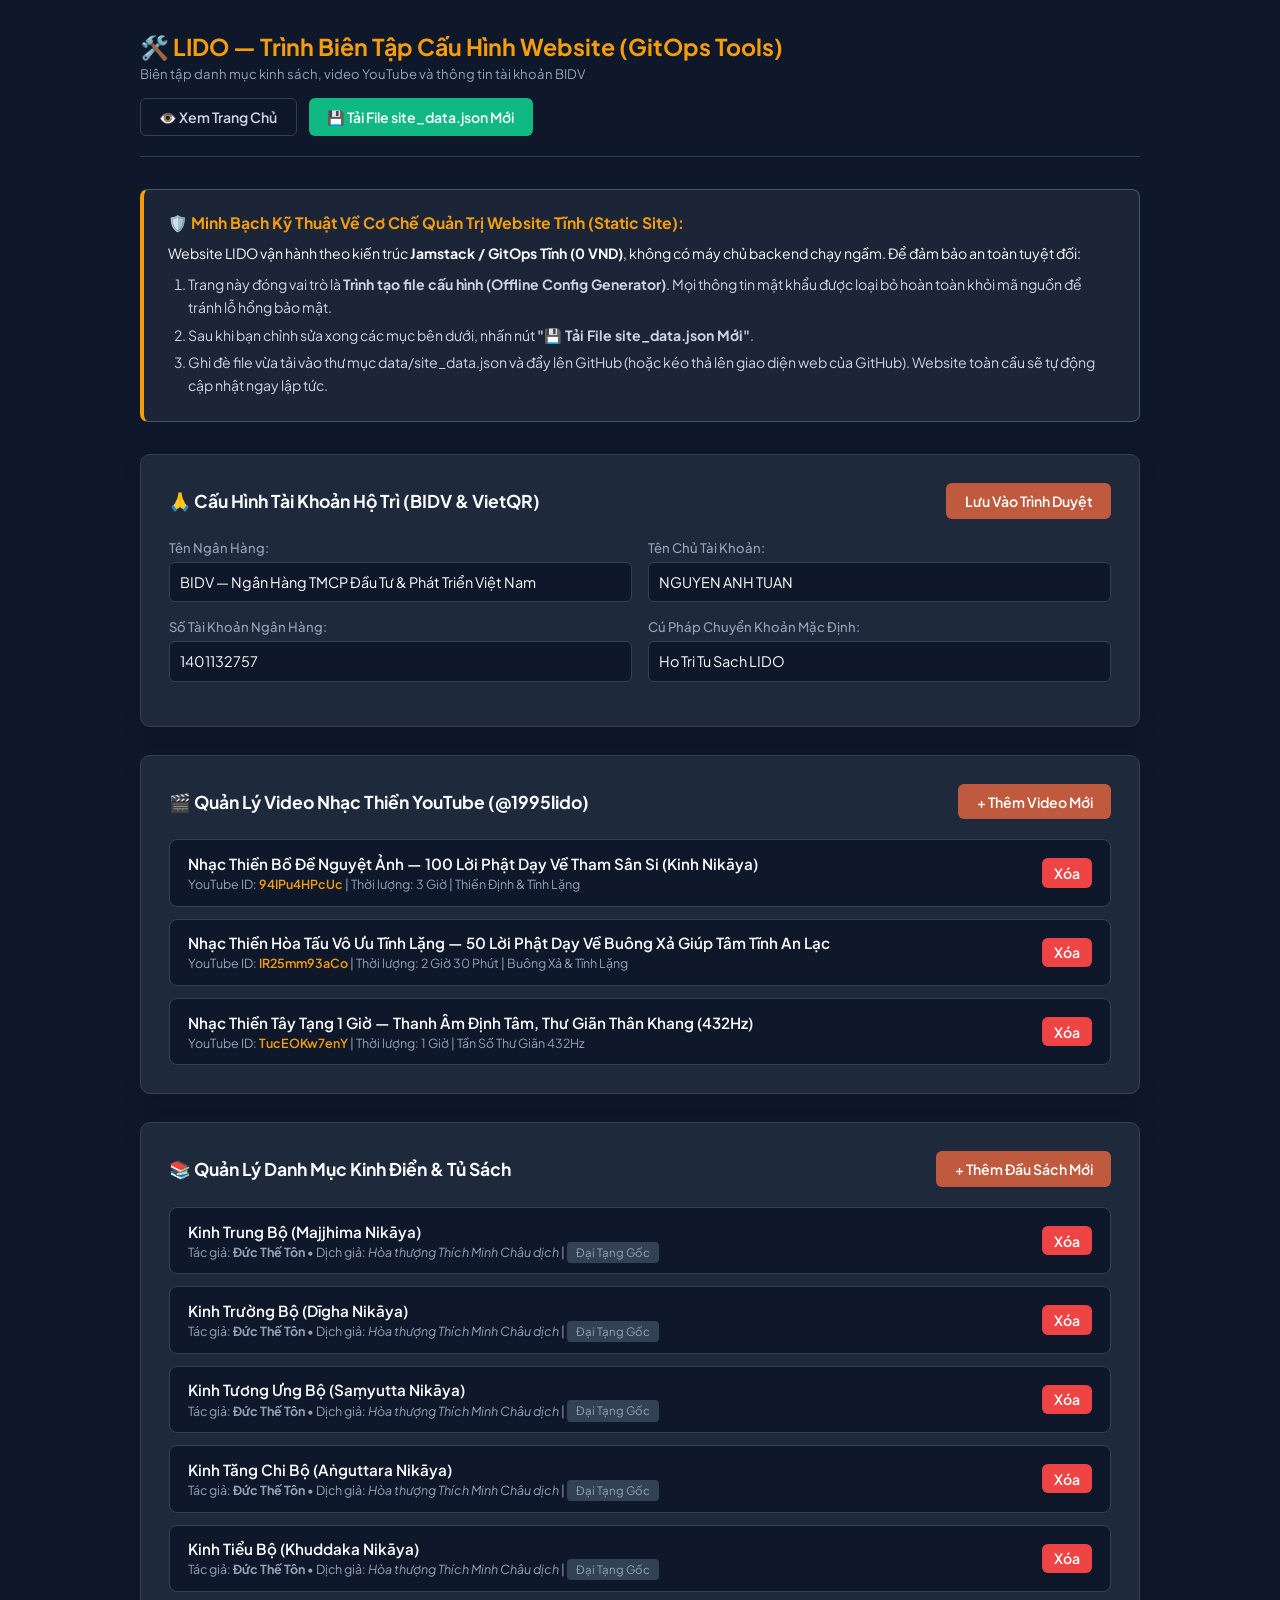
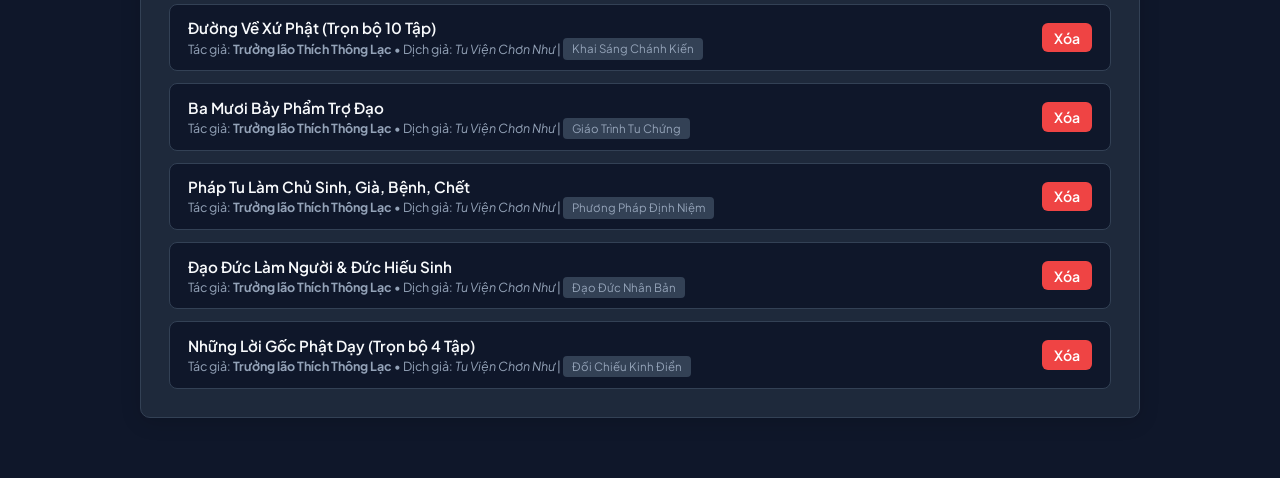
==== commit 779ba3b8: "fix(audit-p1): Thay og:image bang brand cover, render health disclaimer, loai bo view ao va bao ve d" ====
--- a/admin/index.html
+++ b/admin/index.html
@@ -268,6 +268,16 @@
     }
 
     function exportData() {
+      // Đảm bảo đồng bộ ngay lập tức giá trị từ các ô input ngân hàng trước khi xuất file
+      if (!siteData.site_config) siteData.site_config = {};
+      siteData.site_config.donate_bank = {
+        bank_name: document.getElementById("cfg-bank-name").value.trim(),
+        account_name: document.getElementById("cfg-acc-name").value.trim(),
+        account_number: document.getElementById("cfg-acc-number").value.trim(),
+        transfer_syntax: document.getElementById("cfg-transfer-syntax").value.trim(),
+        qr_image: "assets/bidv_qr.png"
+      };
+
       const blob = new Blob([JSON.stringify(siteData, null, 2)], { type: "application/json" });
       const url = URL.createObjectURL(blob);
       const a = document.createElement("a");
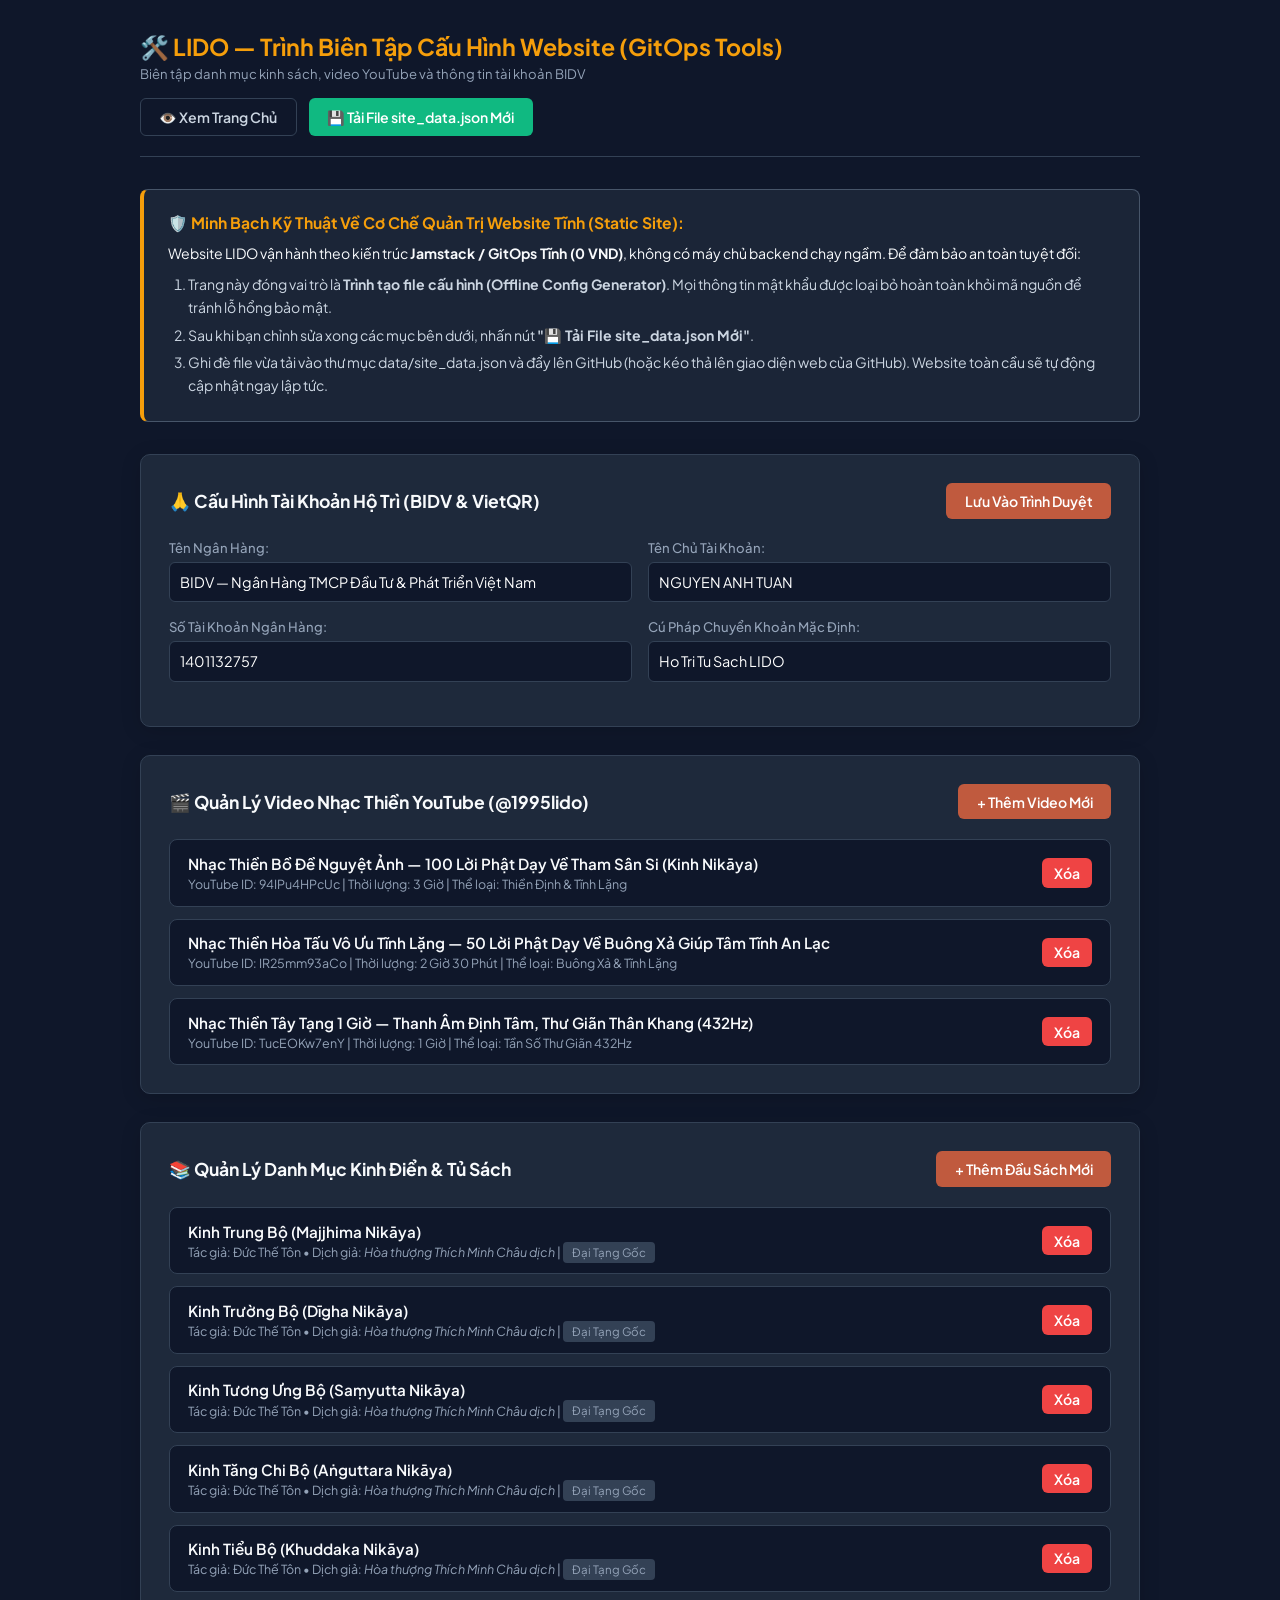
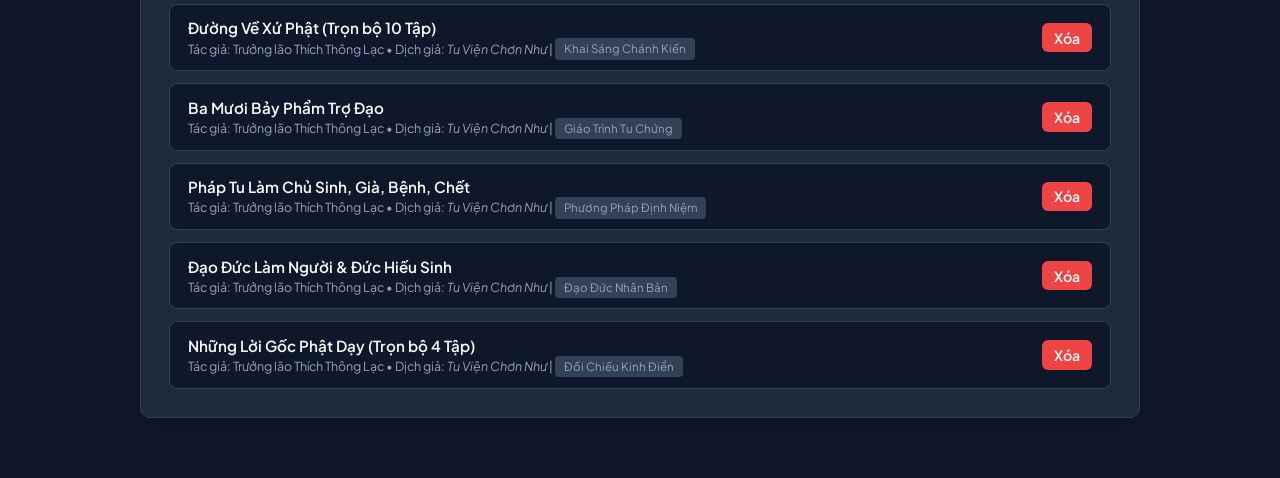
==== commit e4784a1a: "fix(security-audit): Eliminate DOM XSS in admin via createElement/textContent, harden loadData with " ====
--- a/admin/index.html
+++ b/admin/index.html
@@ -146,13 +146,22 @@
 
     async function loadData() {
       try {
-        const res = await fetch("../data/site_data.json");
-        siteData = await res.json();
+        const res = await fetch("../data/site_data.json?v=" + Date.now());
+        if (!res.ok) {
+          throw new Error(`HTTP ${res.status} ${res.statusText}`);
+        }
+        const data = await res.json();
+        if (typeof data === "object" && data !== null) {
+          siteData = data;
+        }
         
         // Nạp thêm từ localStorage nếu người dùng vừa sửa nháp
         const local = localStorage.getItem("lido_site_data_draft");
         if (local) {
-          siteData = JSON.parse(local);
+          const parsed = JSON.parse(local);
+          if (typeof parsed === "object" && parsed !== null) {
+            siteData = parsed;
+          }
         }
       } catch (e) {
         console.error("Không thể đọc data", e);
@@ -167,33 +176,89 @@
       document.getElementById("cfg-acc-number").value = b.account_number || "";
       document.getElementById("cfg-transfer-syntax").value = b.transfer_syntax || "";
 
-      // Videos
+      // Videos (Safe DOM manipulation - anti XSS)
       const vCont = document.getElementById("video-list");
-      vCont.innerHTML = (siteData.featured_videos || []).map((v, i) => `
-        <div class="item-card">
-          <div>
-            <div style="font-weight: 600; font-size: 0.95rem;">${v.title}</div>
-            <div style="font-size: 0.78rem; color: var(--text-muted); margin-top: 0.2rem;">
-              YouTube ID: <span style="color: var(--accent); font-weight: 600;">${v.youtube_id}</span> | Thời lượng: ${v.duration} | ${v.category}
-            </div>
-          </div>
-          <button class="btn" style="background: var(--danger); padding: 0.35rem 0.75rem;" onclick="deleteVideo(${i})">Xóa</button>
-        </div>
-      `).join("");
-
-      // Books
+      vCont.innerHTML = "";
+      (siteData.featured_videos || []).forEach((v, i) => {
+        const itemCard = document.createElement("div");
+        itemCard.className = "item-card";
+
+        const textCol = document.createElement("div");
+
+        const titleDiv = document.createElement("div");
+        titleDiv.style.fontWeight = "600";
+        titleDiv.style.fontSize = "0.95rem";
+        titleDiv.textContent = v.title || "";
+
+        const metaDiv = document.createElement("div");
+        metaDiv.style.fontSize = "0.78rem";
+        metaDiv.style.color = "var(--text-muted)";
+        metaDiv.style.marginTop = "0.2rem";
+
+        const cleanYtId = (v.youtube_id || "").replace(/[^a-zA-Z0-9_-]/g, "");
+        metaDiv.textContent = `YouTube ID: ${cleanYtId} | Thời lượng: ${v.duration || ""} | Thể loại: ${v.category || ""}`;
+
+        textCol.appendChild(titleDiv);
+        textCol.appendChild(metaDiv);
+
+        const delBtn = document.createElement("button");
+        delBtn.className = "btn";
+        delBtn.style.background = "var(--danger)";
+        delBtn.style.padding = "0.35rem 0.75rem";
+        delBtn.textContent = "Xóa";
+        delBtn.addEventListener("click", () => deleteVideo(i));
+
+        itemCard.appendChild(textCol);
+        itemCard.appendChild(delBtn);
+        vCont.appendChild(itemCard);
+      });
+
+      // Books (Safe DOM manipulation - anti XSS)
       const bCont = document.getElementById("book-list");
-      bCont.innerHTML = (siteData.books || []).map((bk, i) => `
-        <div class="item-card">
-          <div>
-            <div style="font-weight: 600; font-size: 0.95rem;">${bk.title}</div>
-            <div style="font-size: 0.78rem; color: var(--text-muted); margin-top: 0.2rem;">
-              Tác giả: <b>${bk.author}</b> • Dịch giả: <i>${bk.translator}</i> | <span class="badge">${bk.badge || 'Kinh Điển'}</span>
-            </div>
-          </div>
-          <button class="btn" style="background: var(--danger); padding: 0.35rem 0.75rem;" onclick="deleteBook(${i})">Xóa</button>
-        </div>
-      `).join("");
+      bCont.innerHTML = "";
+      (siteData.books || []).forEach((bk, i) => {
+        const itemCard = document.createElement("div");
+        itemCard.className = "item-card";
+
+        const textCol = document.createElement("div");
+
+        const titleDiv = document.createElement("div");
+        titleDiv.style.fontWeight = "600";
+        titleDiv.style.fontSize = "0.95rem";
+        titleDiv.textContent = bk.title || "";
+
+        const metaDiv = document.createElement("div");
+        metaDiv.style.fontSize = "0.78rem";
+        metaDiv.style.color = "var(--text-muted)";
+        metaDiv.style.marginTop = "0.2rem";
+
+        const authorText = document.createTextNode(`Tác giả: ${bk.author || ""} • Dịch giả: `);
+        const transItalic = document.createElement("i");
+        transItalic.textContent = bk.translator || "";
+        const divider = document.createTextNode(" | ");
+        const badgeSpan = document.createElement("span");
+        badgeSpan.className = "badge";
+        badgeSpan.textContent = bk.badge || "Kinh Điển";
+
+        metaDiv.appendChild(authorText);
+        metaDiv.appendChild(transItalic);
+        metaDiv.appendChild(divider);
+        metaDiv.appendChild(badgeSpan);
+
+        textCol.appendChild(titleDiv);
+        textCol.appendChild(metaDiv);
+
+        const delBtn = document.createElement("button");
+        delBtn.className = "btn";
+        delBtn.style.background = "var(--danger)";
+        delBtn.style.padding = "0.35rem 0.75rem";
+        delBtn.textContent = "Xóa";
+        delBtn.addEventListener("click", () => deleteBook(i));
+
+        itemCard.appendChild(textCol);
+        itemCard.appendChild(delBtn);
+        bCont.appendChild(itemCard);
+      });
     }
 
     function saveBankConfig() {
@@ -220,7 +285,7 @@
         id: "vid-" + Date.now(),
         title,
         youtube_id: ytId,
-        views: "100k+ lượt nghe",
+        views: "Kênh Nhạc Thiền @1995lido",
         duration: duration || "3 Giờ",
         category: "Nhạc Thiền Định Tâm",
         desc: "Bản hòa tấu tĩnh tâm phụng sự cộng đồng."
